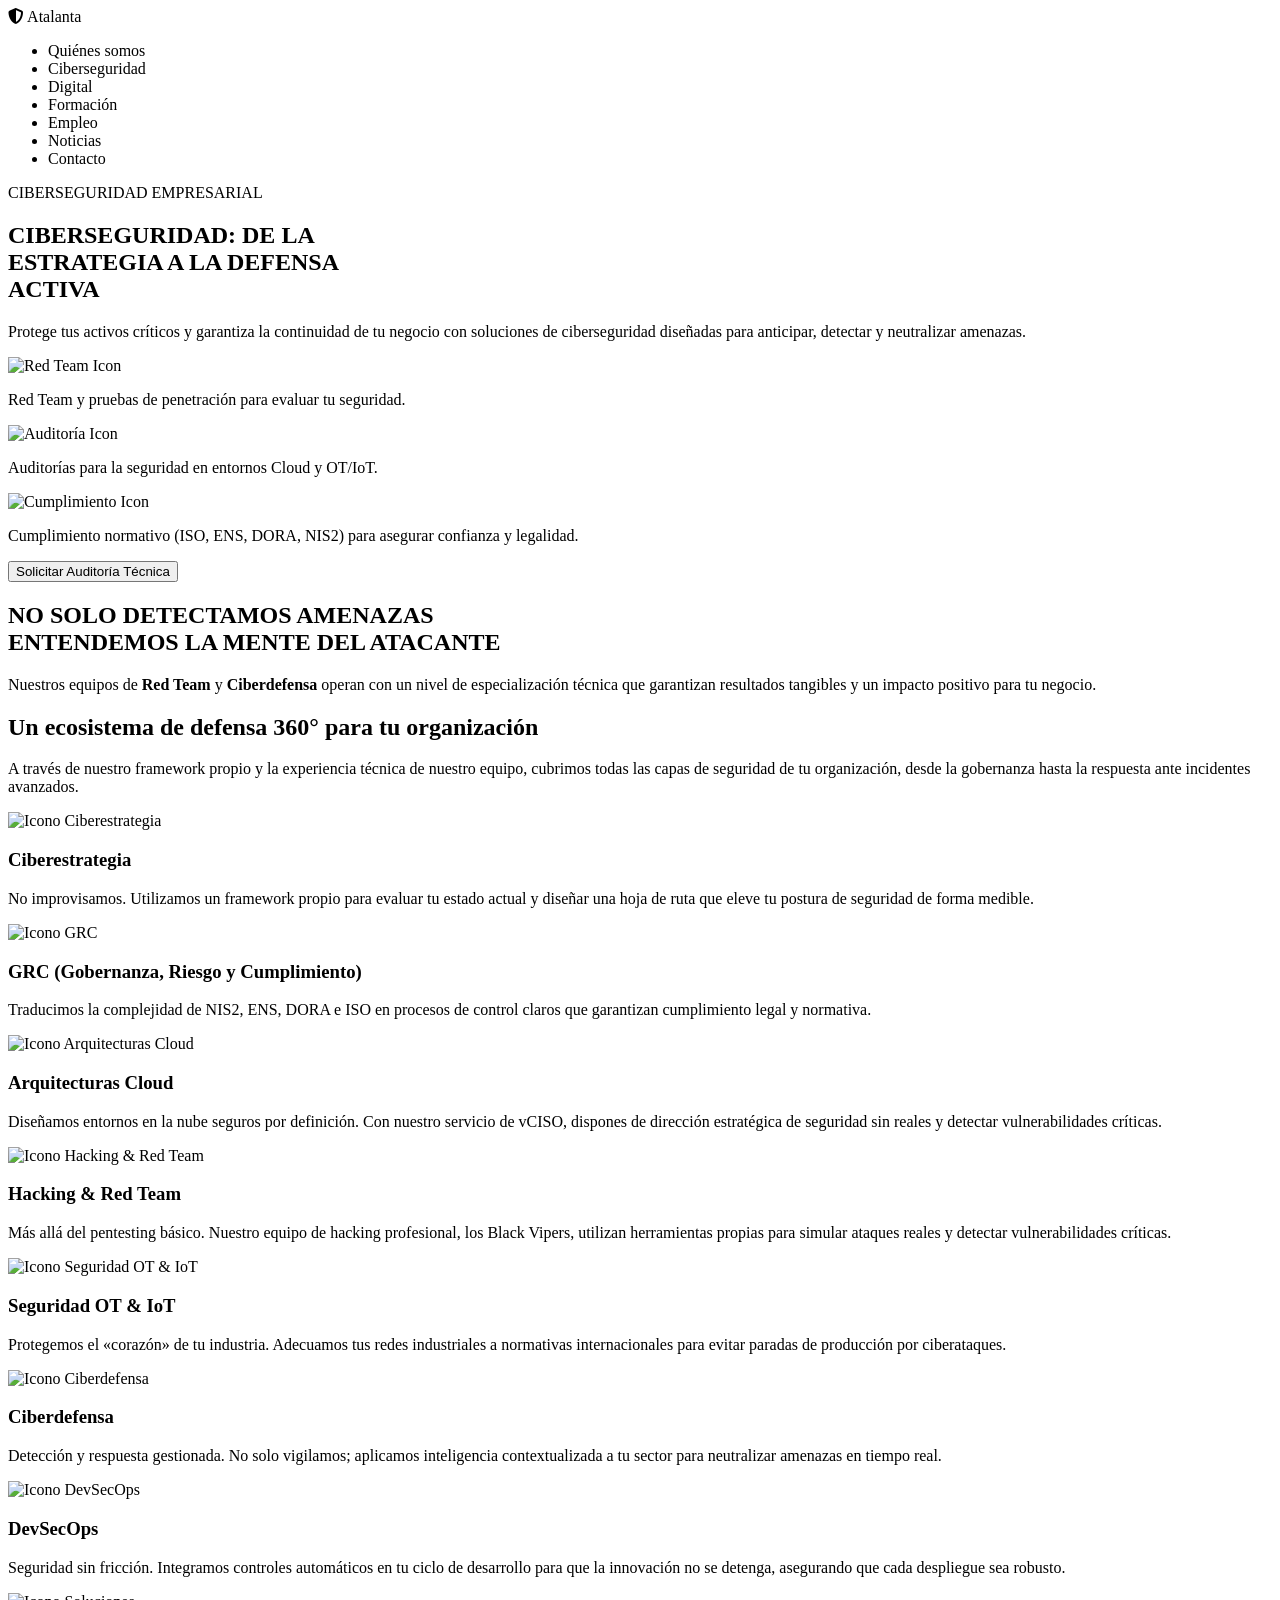
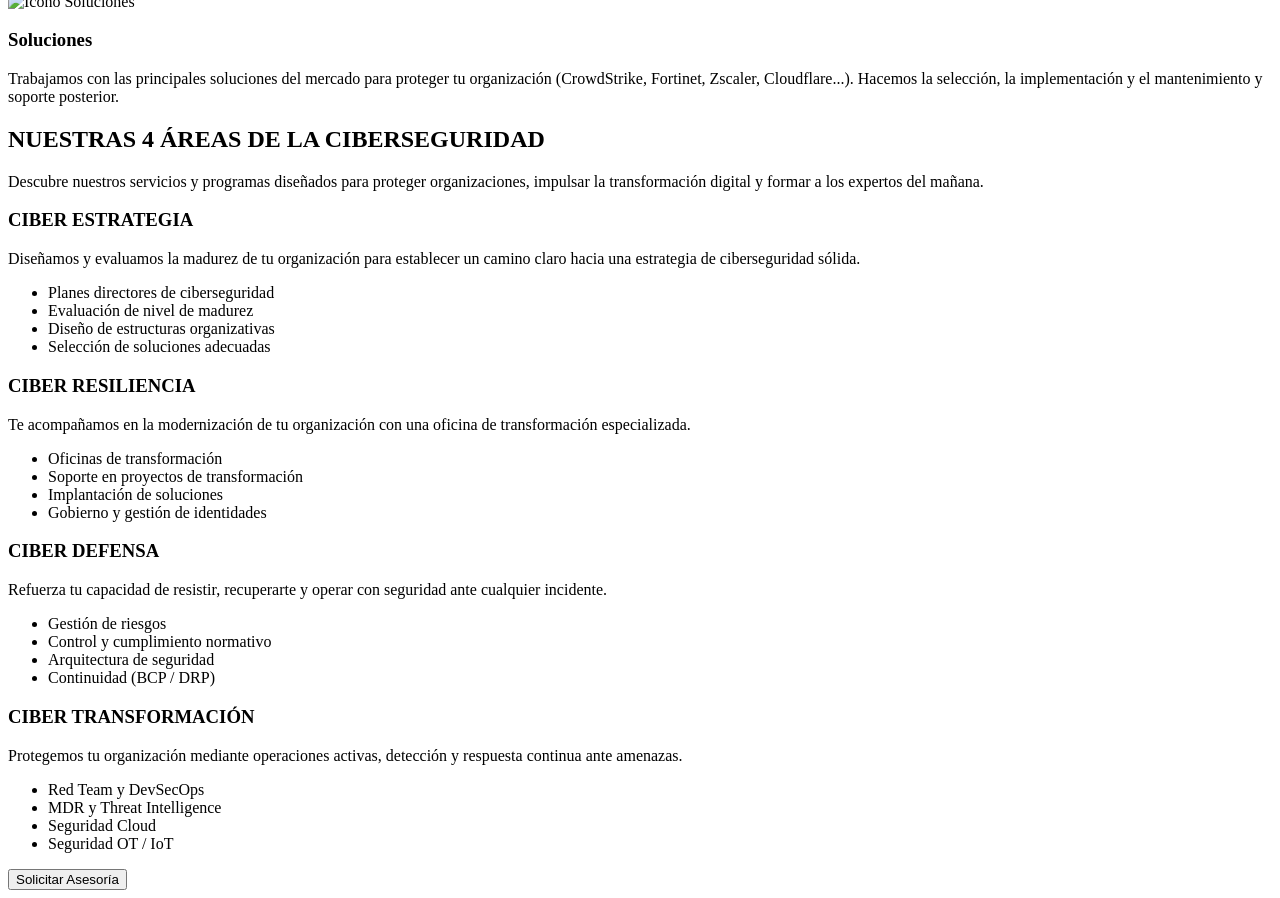
==== Ciberseguridad.html @ 30b5c5b4 "Primera Versión" ====
<!DOCTYPE html>
<html lang="es">
<head>
    <meta charset="UTF-8">
    <meta name="viewport" content="width=device-width, initial-scale=1">
    <title>Atalanta - Ciberseguridad Empresarial</title>
    <link href="https://fonts.googleapis.com/css2?family=Orbitron:wght@700&family=Inter:wght@400;600&display=swap" rel="stylesheet"/>
    <link rel="stylesheet" href="https://cdnjs.cloudflare.com/ajax/libs/font-awesome/6.5.0/css/all.min.css"/>
    <link rel="stylesheet" href="./CSS/sytlesCiber.css"/>
</head>
<body>
    <header>
        <div class="logo">
            <i class="fa-solid fa-shield-halved"></i> Atalanta
        </div>
        <nav>
            <ul>
                <li>Quiénes somos</li>
                <li class="active">Ciberseguridad</li>
                <li>Digital</li>
                <li>Formación</li>
                <li>Empleo</li>
                <li>Noticias</li>
                <li>Contacto</li>
            </ul>
        </nav>
    </header>
    <div id="background-circuit"></div>
    <main>
        <section class="hero">
            <p class="tag">CIBERSEGURIDAD EMPRESARIAL</p>
            <h1>
                CIBERSEGURIDAD: DE LA <br/>ESTRATEGIA A LA DEFENSA <br/>ACTIVA
            </h1>
            <p class="hero-description">
                Protege tus activos críticos y garantiza la continuidad de tu negocio con soluciones de ciberseguridad diseñadas para anticipar, detectar y neutralizar amenazas.
            </p>
            <div class="features">
                <div class="feature">
                    <img src="img/redteam.svg" alt="Red Team Icon"/>
                    <p>Red Team y pruebas de penetración para evaluar tu seguridad.</p>
                </div>
                <div class="feature">
                    <img src="img/auditoria.svg" alt="Auditoría Icon"/>
                    <p>Auditorías para la seguridad en entornos Cloud y OT/IoT.</p>
                </div>
                <div class="feature">
                    <img src="img/cumplimiento.svg" alt="Cumplimiento Icon"/>
                    <p>
                        Cumplimiento normativo (ISO, ENS, DORA, NIS2) para asegurar confianza y legalidad.
                    </p>
                </div>
            </div>
            <button class="cta">Solicitar Auditoría Técnica</button>
        </section>
        <section class="statement">
            <h2>
                NO SOLO DETECTAMOS AMENAZAS <br/>ENTENDEMOS LA MENTE DEL ATACANTE
            </h2>
            <p>
                Nuestros equipos de <strong>Red Team</strong> y <strong>Ciberdefensa</strong> operan con un nivel de especialización técnica que garantizan resultados tangibles y un impacto positivo para tu negocio.
            </p>
        </section>
        <section class="ecosystem">
            <h2>Un ecosistema de defensa 360° para tu organización</h2>
            <p class="ecosystem-subtitle">
                A través de nuestro framework propio y la experiencia técnica de nuestro equipo, cubrimos todas las capas de seguridad de tu organización, desde la gobernanza hasta la respuesta ante incidentes avanzados.
            </p>
            <div class="cards">
                <article class="card">
                    <img src="img/ciberestrategia.svg" alt="Icono Ciberestrategia"/>
                    <h3>Ciberestrategia</h3>
                    <p>
                        No improvisamos. Utilizamos un framework propio para evaluar tu estado actual y diseñar una hoja de ruta que eleve tu postura de seguridad de forma medible.
                    </p>
                </article>
                <article class="card">
                    <img src="img/grc.svg" alt="Icono GRC"/>
                    <h3>GRC (Gobernanza, Riesgo y Cumplimiento)</h3>
                    <p>
                        Traducimos la complejidad de NIS2, ENS, DORA e ISO en procesos de control claros que garantizan cumplimiento legal y normativa.
                    </p>
                </article>
                <article class="card">
                    <img src="img/arquitecturas-cloud.svg" alt="Icono Arquitecturas Cloud"/>
                    <h3>Arquitecturas Cloud</h3>
                    <p>
                        Diseñamos entornos en la nube seguros por definición. Con nuestro servicio de vCISO, dispones de dirección estratégica de seguridad sin reales y detectar vulnerabilidades críticas.
                    </p>
                </article>
                <article class="card">
                    <img src="img/hacking-redteam.svg" alt="Icono Hacking & Red Team"/>
                    <h3>Hacking & Red Team</h3>
                    <p>
                        Más allá del pentesting básico. Nuestro equipo de hacking profesional, los Black Vipers, utilizan herramientas propias para simular ataques reales y detectar vulnerabilidades críticas.
                    </p>
                </article>
                <article class="card">
                    <img src="img/seguridad-ot-iot.svg" alt="Icono Seguridad OT & IoT"/>
                    <h3>Seguridad OT & IoT</h3>
                    <p>
                        Protegemos el «corazón» de tu industria. Adecuamos tus redes industriales a normativas internacionales para evitar paradas de producción por ciberataques.
                    </p>
                </article>
                <article class="card">
                    <img src="img/ciberdefensa.svg" alt="Icono Ciberdefensa" />
                    <h3>Ciberdefensa</h3>
                    <p>
                        Detección y respuesta gestionada. No solo vigilamos; aplicamos inteligencia contextualizada a tu sector para neutralizar amenazas en tiempo real.
                    </p>
                </article>
                <article class="card">
                    <img src="img/devsecops.svg" alt="Icono DevSecOps" />
                    <h3>DevSecOps</h3>
                    <p>
                        Seguridad sin fricción. Integramos controles automáticos en tu ciclo de desarrollo para que la innovación no se detenga, asegurando que cada despliegue sea robusto.
                    </p>
                </article>
                <article class="card">
                    <img src="img/soluciones.svg" alt="Icono Soluciones"/>
                    <h3>Soluciones</h3>
                    <p>
                        Trabajamos con las principales soluciones del mercado para proteger tu organización (CrowdStrike, Fortinet, Zscaler, Cloudflare...). Hacemos la selección, la implementación y el mantenimiento y soporte posterior.
                    </p>
                </article>
            </div>
        </section>
        <section class="areas">
             <h2>NUESTRAS 4 ÁREAS DE LA CIBERSEGURIDAD</h2>
             <p class="areas-description">
                Descubre nuestros servicios y programas diseñados para proteger organizaciones, impulsar la transformación digital y formar a los expertos del mañana.
            </p>
            <div class="areas-grid">
                <article class="area">
                    <h3>CIBER ESTRATEGIA</h3>
                    <p>
                        Diseñamos y evaluamos la madurez de tu organización para establecer un camino claro hacia una estrategia de ciberseguridad sólida.
                    </p>
                    <ul>
                        <li>Planes directores de ciberseguridad</li>
                        <li>Evaluación de nivel de madurez</li>
                        <li>Diseño de estructuras organizativas</li>
                        <li>Selección de soluciones adecuadas</li>
                    </ul>
                </article>
                <article class="area">
                    <h3>CIBER RESILIENCIA</h3>
                    <p>
                        Te acompañamos en la modernización de tu organización con una oficina de transformación especializada.
                    </p>
                     <ul>
                        <li>Oficinas de transformación</li>
                        <li>Soporte en proyectos de transformación</li>
                        <li>Implantación de soluciones</li>
                        <li>Gobierno y gestión de identidades</li>
                    </ul>
                </article>
                <article class="area">
                    <h3>CIBER DEFENSA</h3>
                    <p>
                        Refuerza tu capacidad de resistir, recuperarte y operar con seguridad ante cualquier incidente.
                    </p>
                    <ul>
                        <li>Gestión de riesgos</li>
                        <li>Control y cumplimiento normativo</li>
                        <li>Arquitectura de seguridad</li>
                        <li>Continuidad (BCP / DRP)</li>
                    </ul>
                </article>
                <article class="area">
                    <h3>CIBER TRANSFORMACIÓN</h3>
                    <p>
                        Protegemos tu organización mediante operaciones activas, detección y respuesta continua ante amenazas.
                    </p>
                    <ul>
                        <li>Red Team y DevSecOps</li>
                        <li>MDR y Threat Intelligence</li>
                        <li>Seguridad Cloud</li>
                        <li>Seguridad OT / IoT</li>
                    </ul>
                </article>
            </div>
            <button class="cta">Solicitar Asesoría</button>
        </section>
    </main>
    <script src="./Js/scriptCiber.js"></script>
</body>
</html>
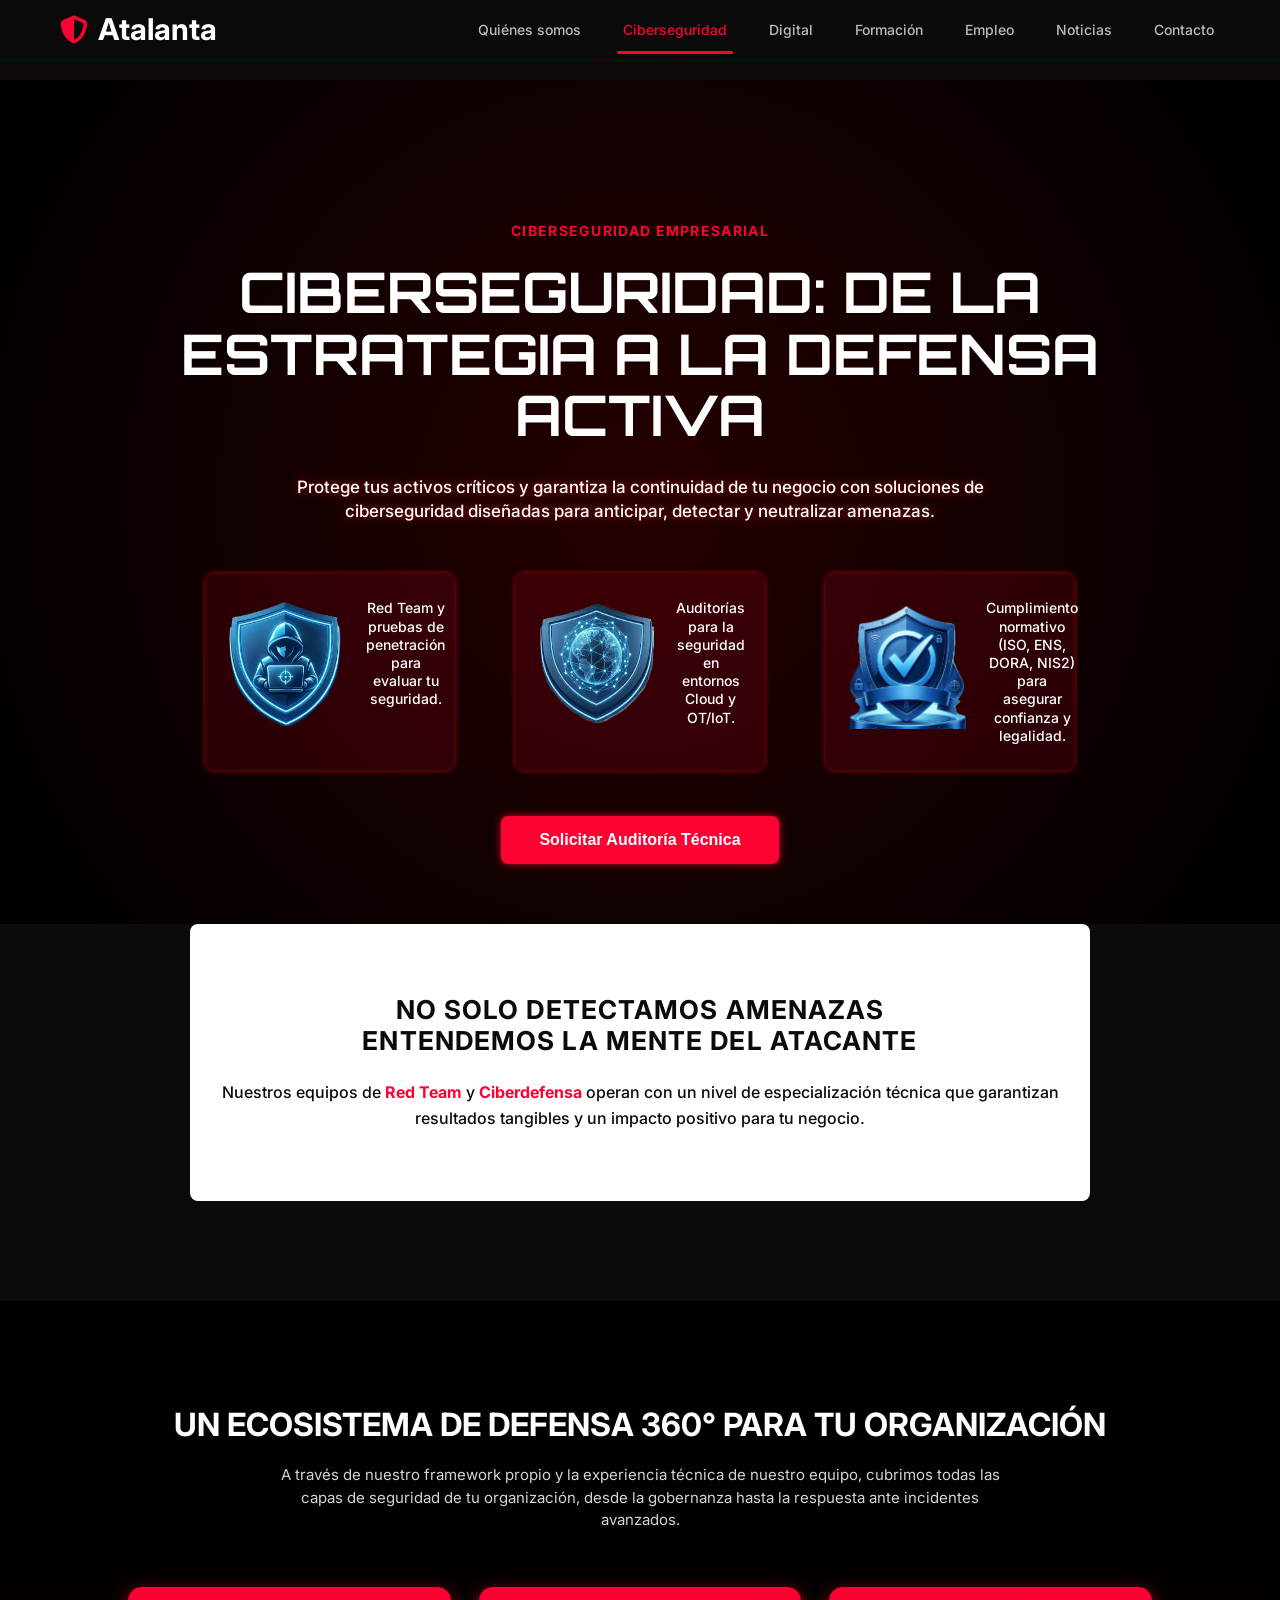
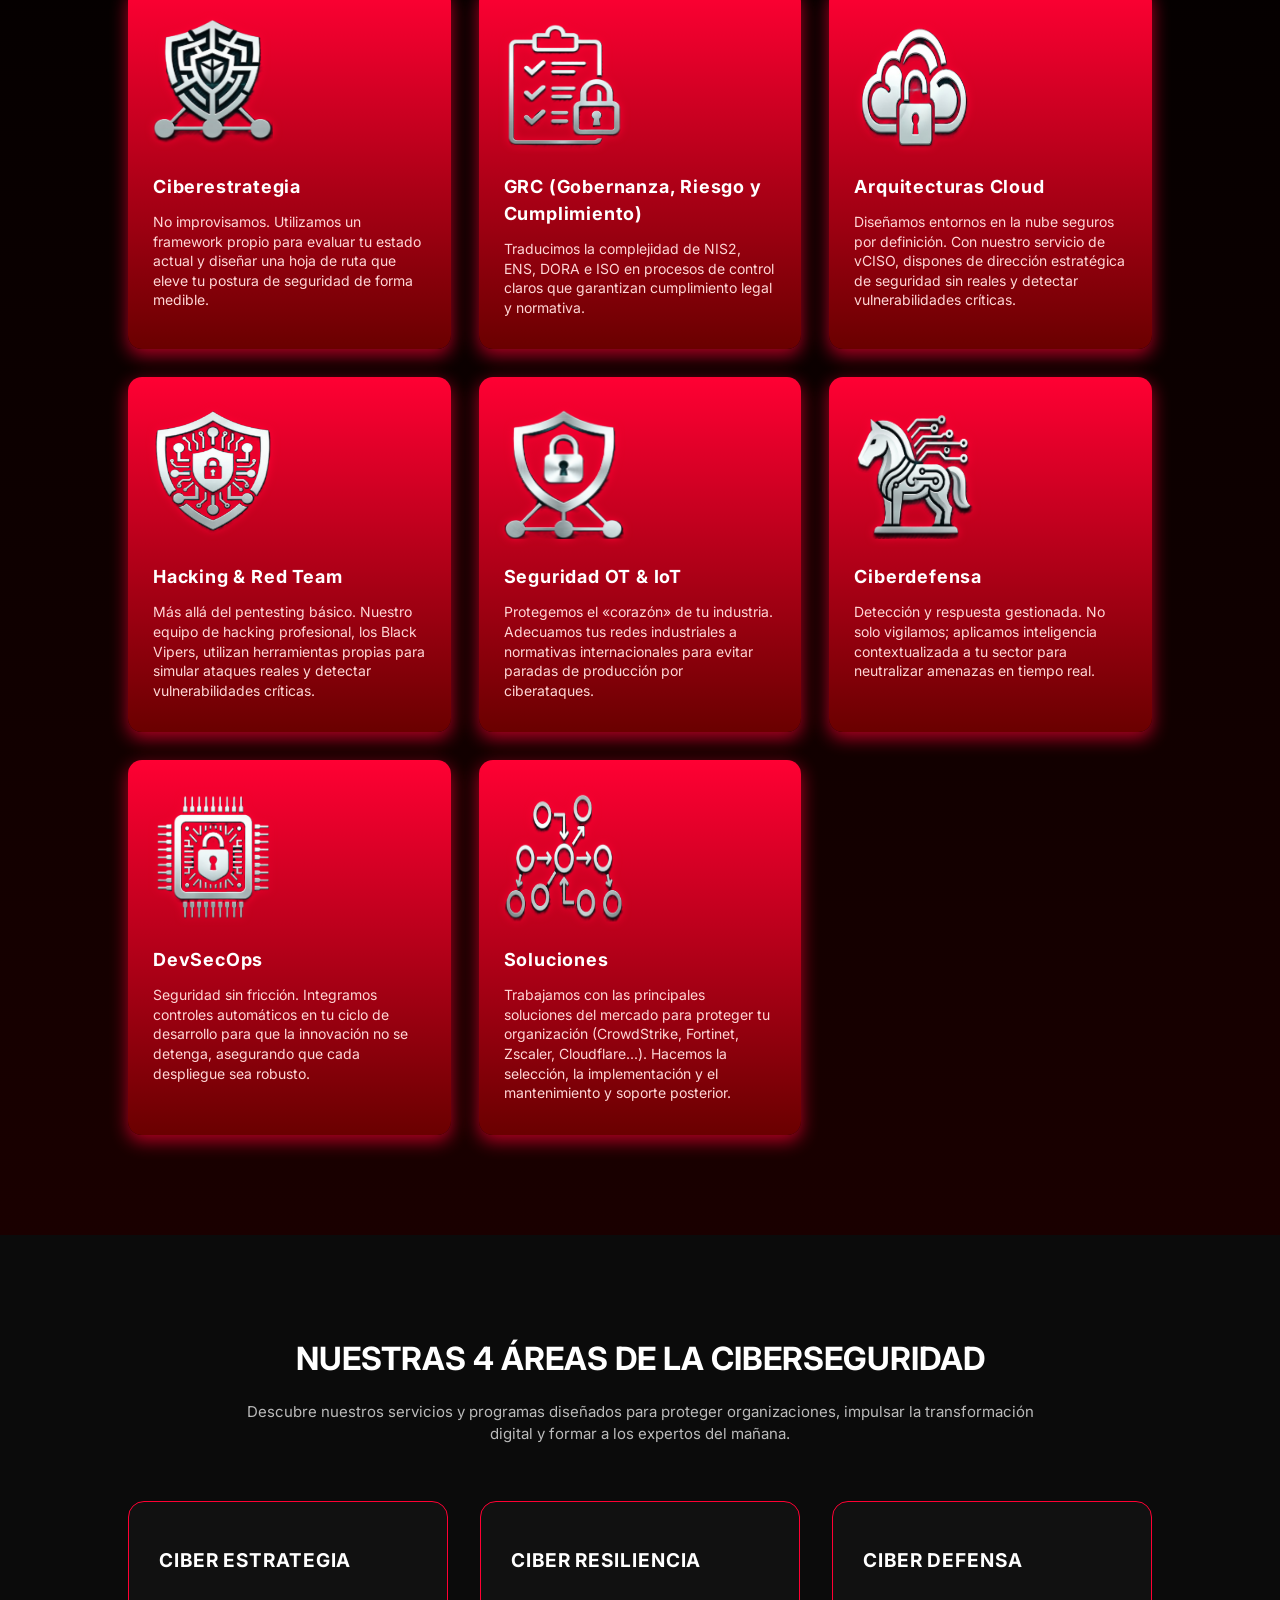
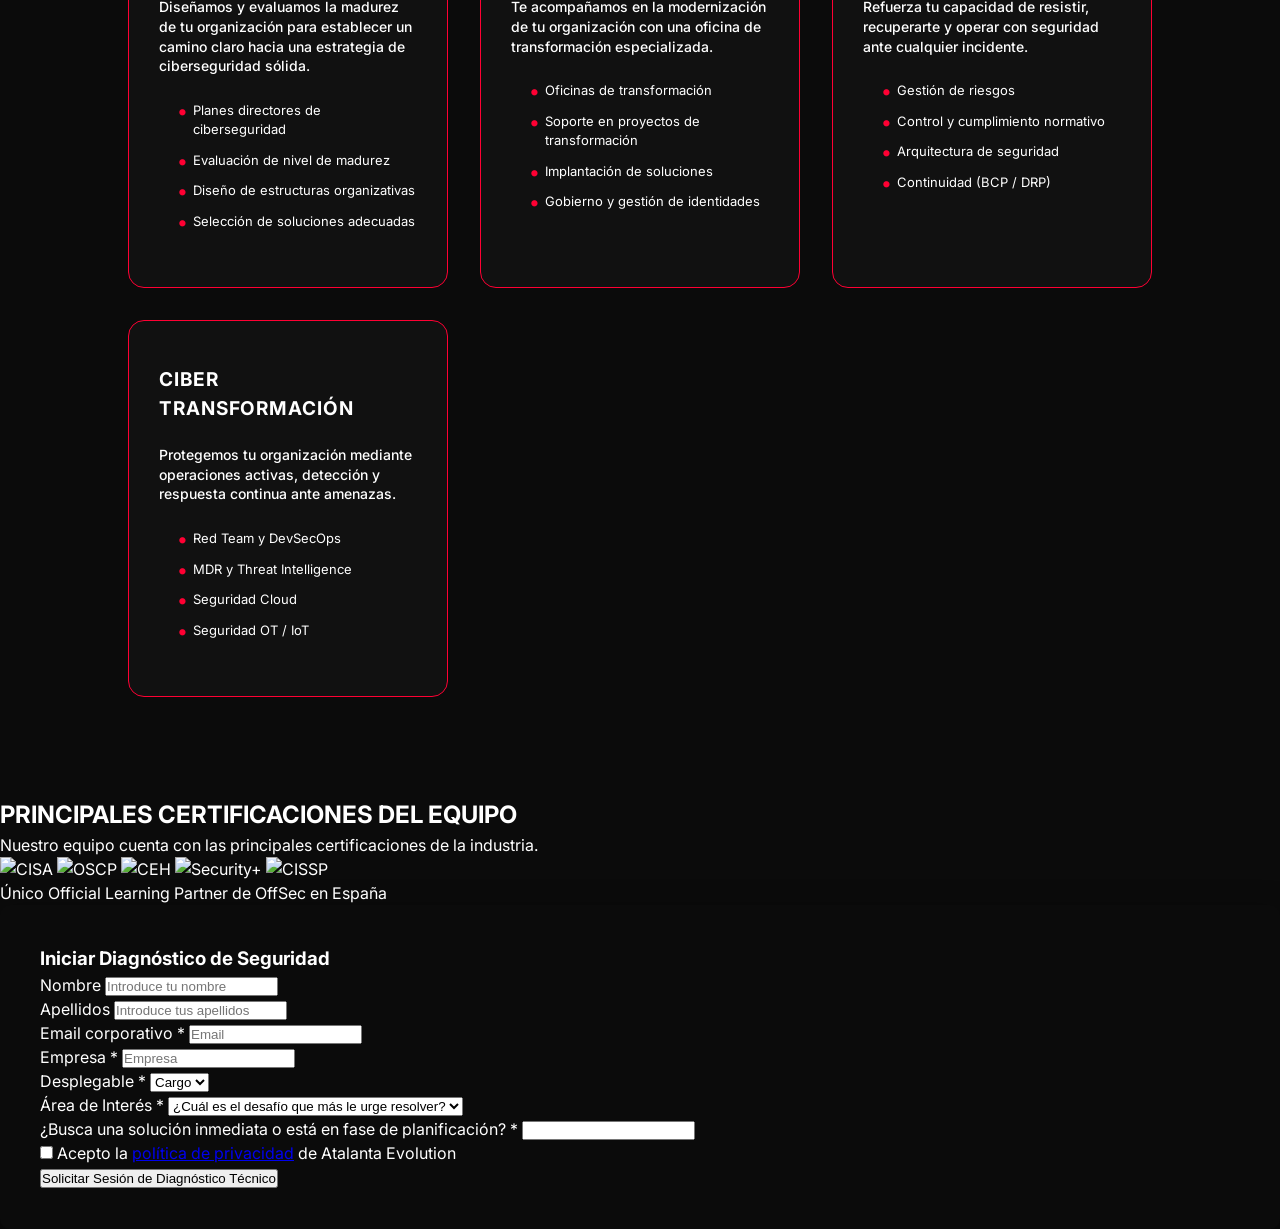
==== commit ff4ef7f3: "ProcesoCiber-Noticias" ====
--- a/Ciberseguridad.html
+++ b/Ciberseguridad.html
@@ -6,7 +6,7 @@
     <title>Atalanta - Ciberseguridad Empresarial</title>
     <link href="https://fonts.googleapis.com/css2?family=Orbitron:wght@700&family=Inter:wght@400;600&display=swap" rel="stylesheet"/>
     <link rel="stylesheet" href="https://cdnjs.cloudflare.com/ajax/libs/font-awesome/6.5.0/css/all.min.css"/>
-    <link rel="stylesheet" href="./CSS/sytlesCiber.css"/>
+    <link rel="stylesheet" href="./CSS/stylesCiber.css"/>
 </head>
 <body>
     <header>
@@ -37,15 +37,15 @@
             </p>
             <div class="features">
                 <div class="feature">
-                    <img src="img/redteam.svg" alt="Red Team Icon"/>
+                    <img src="./images/logo1.png" alt="Red Team Icon"/>
                     <p>Red Team y pruebas de penetración para evaluar tu seguridad.</p>
                 </div>
                 <div class="feature">
-                    <img src="img/auditoria.svg" alt="Auditoría Icon"/>
+                    <img src="images/logo2.png" alt="Auditoría Icon"/>
                     <p>Auditorías para la seguridad en entornos Cloud y OT/IoT.</p>
                 </div>
                 <div class="feature">
-                    <img src="img/cumplimiento.svg" alt="Cumplimiento Icon"/>
+                    <img src="./images/logo3.png" alt="Cumplimiento Icon"/>
                     <p>
                         Cumplimiento normativo (ISO, ENS, DORA, NIS2) para asegurar confianza y legalidad.
                     </p>
@@ -68,56 +68,56 @@
             </p>
             <div class="cards">
                 <article class="card">
-                    <img src="img/ciberestrategia.svg" alt="Icono Ciberestrategia"/>
+                    <img src="./images/logo5.png" alt="Icono Ciberestrategia"/>
                     <h3>Ciberestrategia</h3>
                     <p>
                         No improvisamos. Utilizamos un framework propio para evaluar tu estado actual y diseñar una hoja de ruta que eleve tu postura de seguridad de forma medible.
                     </p>
                 </article>
                 <article class="card">
-                    <img src="img/grc.svg" alt="Icono GRC"/>
+                    <img src="./images/logo8.png" alt="Icono GRC"/>
                     <h3>GRC (Gobernanza, Riesgo y Cumplimiento)</h3>
                     <p>
                         Traducimos la complejidad de NIS2, ENS, DORA e ISO en procesos de control claros que garantizan cumplimiento legal y normativa.
                     </p>
                 </article>
                 <article class="card">
-                    <img src="img/arquitecturas-cloud.svg" alt="Icono Arquitecturas Cloud"/>
+                    <img src="./images/logo4.png" alt="Icono Arquitecturas Cloud"/>
                     <h3>Arquitecturas Cloud</h3>
                     <p>
                         Diseñamos entornos en la nube seguros por definición. Con nuestro servicio de vCISO, dispones de dirección estratégica de seguridad sin reales y detectar vulnerabilidades críticas.
                     </p>
                 </article>
                 <article class="card">
-                    <img src="img/hacking-redteam.svg" alt="Icono Hacking & Red Team"/>
+                    <img src="./images/logo9.png" alt="Icono Hacking & Red Team"/>
                     <h3>Hacking & Red Team</h3>
                     <p>
                         Más allá del pentesting básico. Nuestro equipo de hacking profesional, los Black Vipers, utilizan herramientas propias para simular ataques reales y detectar vulnerabilidades críticas.
                     </p>
                 </article>
                 <article class="card">
-                    <img src="img/seguridad-ot-iot.svg" alt="Icono Seguridad OT & IoT"/>
+                    <img src="./images/logo6.png" alt="Icono Seguridad OT & IoT"/>
                     <h3>Seguridad OT & IoT</h3>
                     <p>
                         Protegemos el «corazón» de tu industria. Adecuamos tus redes industriales a normativas internacionales para evitar paradas de producción por ciberataques.
                     </p>
                 </article>
                 <article class="card">
-                    <img src="img/ciberdefensa.svg" alt="Icono Ciberdefensa" />
+                    <img src="./images/logo11.png" alt="Icono Ciberdefensa" />
                     <h3>Ciberdefensa</h3>
                     <p>
                         Detección y respuesta gestionada. No solo vigilamos; aplicamos inteligencia contextualizada a tu sector para neutralizar amenazas en tiempo real.
                     </p>
                 </article>
                 <article class="card">
-                    <img src="img/devsecops.svg" alt="Icono DevSecOps" />
+                    <img src="./images/logo12.png" alt="Icono DevSecOps" />
                     <h3>DevSecOps</h3>
                     <p>
                         Seguridad sin fricción. Integramos controles automáticos en tu ciclo de desarrollo para que la innovación no se detenga, asegurando que cada despliegue sea robusto.
                     </p>
                 </article>
                 <article class="card">
-                    <img src="img/soluciones.svg" alt="Icono Soluciones"/>
+                    <img src="./images/logo10.png" alt="Icono Soluciones"/>
                     <h3>Soluciones</h3>
                     <p>
                         Trabajamos con las principales soluciones del mercado para proteger tu organización (CrowdStrike, Fortinet, Zscaler, Cloudflare...). Hacemos la selección, la implementación y el mantenimiento y soporte posterior.
@@ -180,8 +180,75 @@
                     </ul>
                 </article>
             </div>
-            <button class="cta">Solicitar Asesoría</button>
-        </section>
+        </section>
+        <section class="certifications">
+            <h2>PRINCIPALES CERTIFICACIONES DEL EQUIPO</h2>
+            <p class="certifications-sub">
+                Nuestro equipo cuenta con las principales certificaciones de la industria.
+            </p>
+            <div class="certifications-grid">
+                <img src="./images/" alt="CISA">
+                <img src="./images/" alt="OSCP">
+                <img src="./images/" alt="CEH">
+                <img src=".imgenes/" alt="Security+">
+                <img src="./images/" alt="CISSP">
+                <img src="./images/" alt="CRT">
+                <img src="./images/" alt="CPSA">
+                <img src="./images/" alt="CCNA">
+                <img src="./images/" alt="OSWP">
+                <img src="./images/" alt="ICSI">
+                <img src="./images/" alt="CHFI">
+                <img src="./images/" alt="Pentest+">
+            </div>
+            <p class="certifications-footer">
+                Único Official Learning Partner de OffSec en España
+            </p>
+        </section>
+        <div class="columna-formulario">
+            <div class="tarjeta-formulario">
+                <h3>Iniciar Diagnóstico de Seguridad</h3>
+                <form action="#">
+                    <div class="fila-doble">
+                        <div class="grupo-input">
+                            <label>Nombre</label>
+                            <input type="text" placeholder="Introduce tu nombre">
+                        </div>
+                        <div class="grupo-input">
+                            <label>Apellidos</label>
+                            <input type="text" placeholder="Introduce tus apellidos">
+                        </div>
+                    </div>
+                    <div class="grupo-input">
+                        <label>Email corporativo *</label>
+                        <input type="email" placeholder="Email">
+                    </div>
+                    <div class="grupo-input">
+                        <label>Empresa *</label>
+                        <input type="text" placeholder="Empresa">
+                    </div>
+                    <div class="grupo-input">
+                        <label>Desplegable *</label>
+                        <select>
+                            <option>Cargo</option>
+                        </select>
+                    </div>
+                    <div class="grupo-input">
+                        <label>Área de Interés *</label>
+                        <select>
+                            <option>¿Cuál es el desafío que más le urge resolver?</option>
+                        </select>
+                    </div>
+                    <div class="grupo-input">
+                        <label>¿Busca una solución inmediata o está en fase de planificación? *</label>
+                        <input type="text">
+                    </div>
+                    <div class="grupo-checkbox">
+                        <input type="checkbox" id="privacidad">
+                        <label for="privacidad">Acepto la <a href="#">política de privacidad</a> de Atalanta Evolution</label>
+                    </div>
+                    <button type="submit" class="boton-enviar">Solicitar Sesión de Diagnóstico Técnico</button>
+                </form>
+            </div>
     </main>
     <script src="./Js/scriptCiber.js"></script>
 </body>
--- a/CSS/stylesCiber.css
+++ b/CSS/stylesCiber.css
@@ -0,0 +1,448 @@
+* {
+  margin: 0;
+  padding: 0;
+  box-sizing: border-box;
+}
+
+body {
+  font-family: 'Inter', sans-serif;
+  background: #0b0b0b;
+  color: white;
+  line-height: 1.5;
+  overflow-x: hidden;
+  position: relative;
+}
+
+#background-circuit {
+  position: fixed;
+  top: 0;
+  left: 0;
+  width: 100%;
+  height: 100%;
+  background:
+    radial-gradient(circle at center, #330000 0%, transparent 70%),
+    repeating-radial-gradient(circle at center, transparent 0 1px, #330000 2px 3px);
+  opacity: 0.2;
+  z-index: -2;
+  animation: pulse 6s ease-in-out infinite;
+}
+
+@keyframes pulse {
+  0%, 100% {
+    opacity: 0.2;
+  }
+  50% {
+    opacity: 0.35;
+  }
+}
+
+header {
+  position: fixed;
+  top: 0;
+  left: 0;
+  right: 0;
+  height: 60px;
+  background: rgba(11, 11, 11, 0.95);
+  backdrop-filter: saturate(180%) blur(10px);
+  display: flex;
+  justify-content: space-between;
+  align-items: center;
+  padding: 0 60px;
+  z-index: 10;
+  border-bottom: 1px solid #330000;
+}
+
+.logo {
+  font-weight: 700;
+  font-size: 30px;
+  color: white;
+  display: flex;
+  align-items: center;
+  gap: 10px;
+}
+
+.logo i {
+  color: #ff0033;
+  font-size: 28px;
+}
+
+nav ul {
+  display: flex;
+  gap: 30px;
+  list-style: none;
+  font-weight: 500;
+  font-size: 14px;
+}
+
+nav ul li {
+  cursor: pointer;
+  color: #bbb;
+  padding: 8px 6px;
+  transition: color 0.3s ease;
+  position: relative;
+}
+
+nav ul li.active,
+nav ul li:hover {
+  color: #ff0033;
+}
+
+nav ul li.active::after {
+  content: '';
+  position: absolute;
+  bottom: -6px;
+  left: 0;
+  width: 100%;
+  height: 3px;
+  background: #ff0033;
+  border-radius: 2px;
+}
+
+main {
+  margin-top: 80px;
+}
+
+.hero {
+  text-align: center;
+  padding: 140px 20px 60px;
+  background: radial-gradient(circle, #240000 0%, #000000 100%);
+  position: relative;
+  z-index: 1;
+}
+
+.tag {
+  color: #ff0033;
+  font-weight: 700;
+  font-size: 14px;
+  letter-spacing: 1.3px;
+  margin-bottom: 20px;
+}
+
+.hero h1 {
+  font-family: 'Orbitron', sans-serif;
+  font-weight: 700;
+  font-size: 56px;
+  line-height: 1.1;
+  margin-bottom: 30px;
+}
+
+.hero-description {
+  max-width: 720px;
+  margin: 0 auto 50px;
+  font-weight: 500;
+  font-size: 17px;
+  color:white;
+  text-shadow: 0 0 10px #ff0000aa;
+  line-height: 1.4;
+}
+
+.features {
+  display: flex;
+  justify-content: center;
+  gap: 60px;
+  flex-wrap: wrap;
+}
+
+.feature {
+  max-width: 250px;
+  background: rgba(255, 0, 51, 0.12);
+  border: 1px solid #440000;
+  padding: 25px 20px;
+  border-radius: 10px;
+  display: flex;
+  align-items: flex-start;
+  gap: 20px;
+  color: white;
+  transition: background 0.3s ease, box-shadow 0.3s ease;
+  box-shadow: 0 0 4px #ff0033aa;
+}
+
+.feature:hover {
+  background: rgba(255, 0, 51, 0.3);
+  box-shadow: 0 0 12px #ff0033cc;
+}
+
+.feature img {
+  width: 120px;
+  height: 130px;
+  flex-shrink: 0;
+}
+
+.feature p {
+  font-size: 14px;
+  font-weight: 500;
+  line-height: 1.3;
+}
+
+.cta {
+  margin-top: 45px;
+  padding: 15px 38px;
+  background-color: #ff0033;
+  border: none;
+  border-radius: 7px;
+  font-weight: 700;
+  font-size: 16px;
+  color: white;
+  cursor: pointer;
+  box-shadow: 0 0 8px #ff0033bb;
+  transition: background-color 0.3s ease;
+}
+
+.cta:hover {
+  background-color: #ff3366;
+  box-shadow: 0 0 14px #ff3366cc;
+}
+
+.statement {
+  background: #fff;
+  color: #0b0b0b;
+  padding: 70px 30px;
+  margin: 0 auto 100px;
+  max-width: 900px;
+  border-radius: 8px;
+  text-align: center;
+  font-weight: 500;
+  line-height: 1.6;
+}
+
+.statement h2 {
+  font-weight: 700;
+  font-size: 26px;
+  margin-bottom: 24px;
+  line-height: 1.2;
+  text-transform: uppercase;
+  letter-spacing: 1.1px;
+}
+
+.statement strong {
+  color: #ff0033;
+  font-weight: 700;
+}
+
+.ecosystem {
+  padding: 100px 10%;
+  background: linear-gradient(to bottom, #000000, #1a0000);
+  color: white;
+  text-align: center;
+  position: relative;
+  z-index: 1;
+}
+
+.ecosystem h2 {
+  font-weight: 700;
+  font-size: 32px;
+  margin-bottom: 15px;
+  text-transform: uppercase;
+}
+
+.ecosystem-subtitle {
+  font-weight: 400;
+  font-size: 15px;
+  max-width: 750px;
+  margin: 0 auto 55px;
+  color: #d4d4d4;
+  line-height: 1.5;
+  text-align: center;
+}
+
+.cards {
+  display: grid;
+  grid-template-columns: repeat(auto-fit, minmax(280px, 1fr));
+  gap: 28px;
+}
+
+.card {
+  background: linear-gradient(180deg, #ff0033, #6a0000);
+  padding: 32px 25px;
+  border-radius: 14px;
+  box-shadow: 0 6px 18px #ff0033aa;
+  transition: all 0.3s ease;
+  color: white;
+  text-align: left;
+  cursor: default;
+}
+
+.card:hover {
+  transform: translateY(-10px);
+  box-shadow: 0 12px 40px #ff0033cc;
+}
+
+.card img {
+  width: 120px;
+  height: 130px;
+  margin-bottom: 18px;
+  filter: drop-shadow(0 0 4px #ff0033);
+}
+
+.card h3 {
+  font-weight: 700;
+  margin-bottom: 12px;
+  font-size: 18px;
+  letter-spacing: 0.8px;
+}
+
+.card p {
+  font-weight: 400;
+  font-size: 14px;
+  line-height: 1.4;
+  color: #ffd6d6;
+}
+
+.areas {
+  padding: 100px 10%;
+  background: #0b0b0b;
+  color: white;
+  text-align: center;
+  position: relative;
+  z-index: 1;
+}
+
+.areas h2 {
+  font-weight: 700;
+  font-size: 32px;
+  margin-bottom: 18px;
+  text-transform: uppercase;
+}
+
+.areas-description {
+  font-weight: 400;
+  font-size: 15px;
+  margin-bottom: 55px;
+  max-width: 820px;
+  margin-left: auto;
+  margin-right: auto;
+  color: #bbb;
+  line-height: 1.5;
+}
+
+.areas-grid {
+  display: grid;
+  grid-template-columns: repeat(auto-fit, minmax(320px, 1fr));
+  gap: 32px;
+  text-align: left;
+}
+
+.area {
+  background: #111111;
+  border: 1.8px solid #ff0033;
+  border-radius: 16px;
+  padding: 45px 30px;
+  color: white;
+  transition: background 0.3s ease, transform 0.3s ease;
+  cursor: default;
+}
+
+.area:hover {
+  background: #240000;
+  transform: scale(1.04);
+  box-shadow: 0 0 18px #ff0033cc;
+}
+
+.area h3 {
+  font-weight: 700;
+  font-size: 19px;
+  margin-bottom: 22px;
+  letter-spacing: 0.9px;
+}
+
+.area p {
+  font-weight: 500;
+  font-size: 14px;
+  margin-bottom: 25px;
+  color: white;
+  line-height: 1.4;
+}
+
+.area ul {
+  list-style: none;
+  padding-left: 18px;
+}
+
+.area ul li {
+  font-size: 13px;
+  margin-bottom: 11px;
+  position: relative;
+  color: white;
+  padding-left: 16px;
+}
+
+.area ul li::before {
+  content: '•';
+  position: absolute;
+  left: 0;
+  color: #ff0033;
+  font-size: 20px;
+  line-height: 1;
+}
+
+.areas .cta {
+  margin-top: 45px;
+  padding: 15px 40px;
+  font-weight: 700;
+  font-size: 16px;
+  background: #ff0033;
+  border: none;
+  border-radius: 8px;
+  cursor: pointer;
+  box-shadow: 0 0 12px #ff0033bb;
+  transition: background 0.3s ease;
+}
+
+.areas .cta:hover {
+  background: #ff3366;
+  box-shadow: 0 0 20px #ff3366cc;
+}
+.tarjeta-formulario {
+  background-color: var(--dark-grey);
+  padding: 2.5rem;
+  border-radius: 10px;
+  border-top: 5px solid var(--primary-red);
+  box-shadow: 0 10px 30px rgba(0,0,0,0.5);
+}
+@media (max-width: 900px) {
+  header {
+    padding: 0 30px;
+  }
+
+  nav ul {
+    gap: 18px;
+    font-size: 13px;
+  }
+
+  .hero h1 {
+    font-size: 42px;
+  }
+
+  .features {
+    gap: 40px;
+    flex-direction: column;
+    align-items: center;
+  }
+
+  .features .feature {
+    max-width: 320px;
+  }
+
+  .ecosystem {
+    padding: 80px 5%;
+  }
+
+  .cards {
+    grid-template-columns: 1fr 1fr;
+    gap: 20px;
+  }
+
+  .areas-grid {
+    grid-template-columns: 1fr;
+  }
+}
+
+@media (max-width: 480px) {
+  .hero h1 {
+    font-size: 32px;
+  }
+
+  .cards {
+    grid-template-columns: 1fr;
+  }
+}
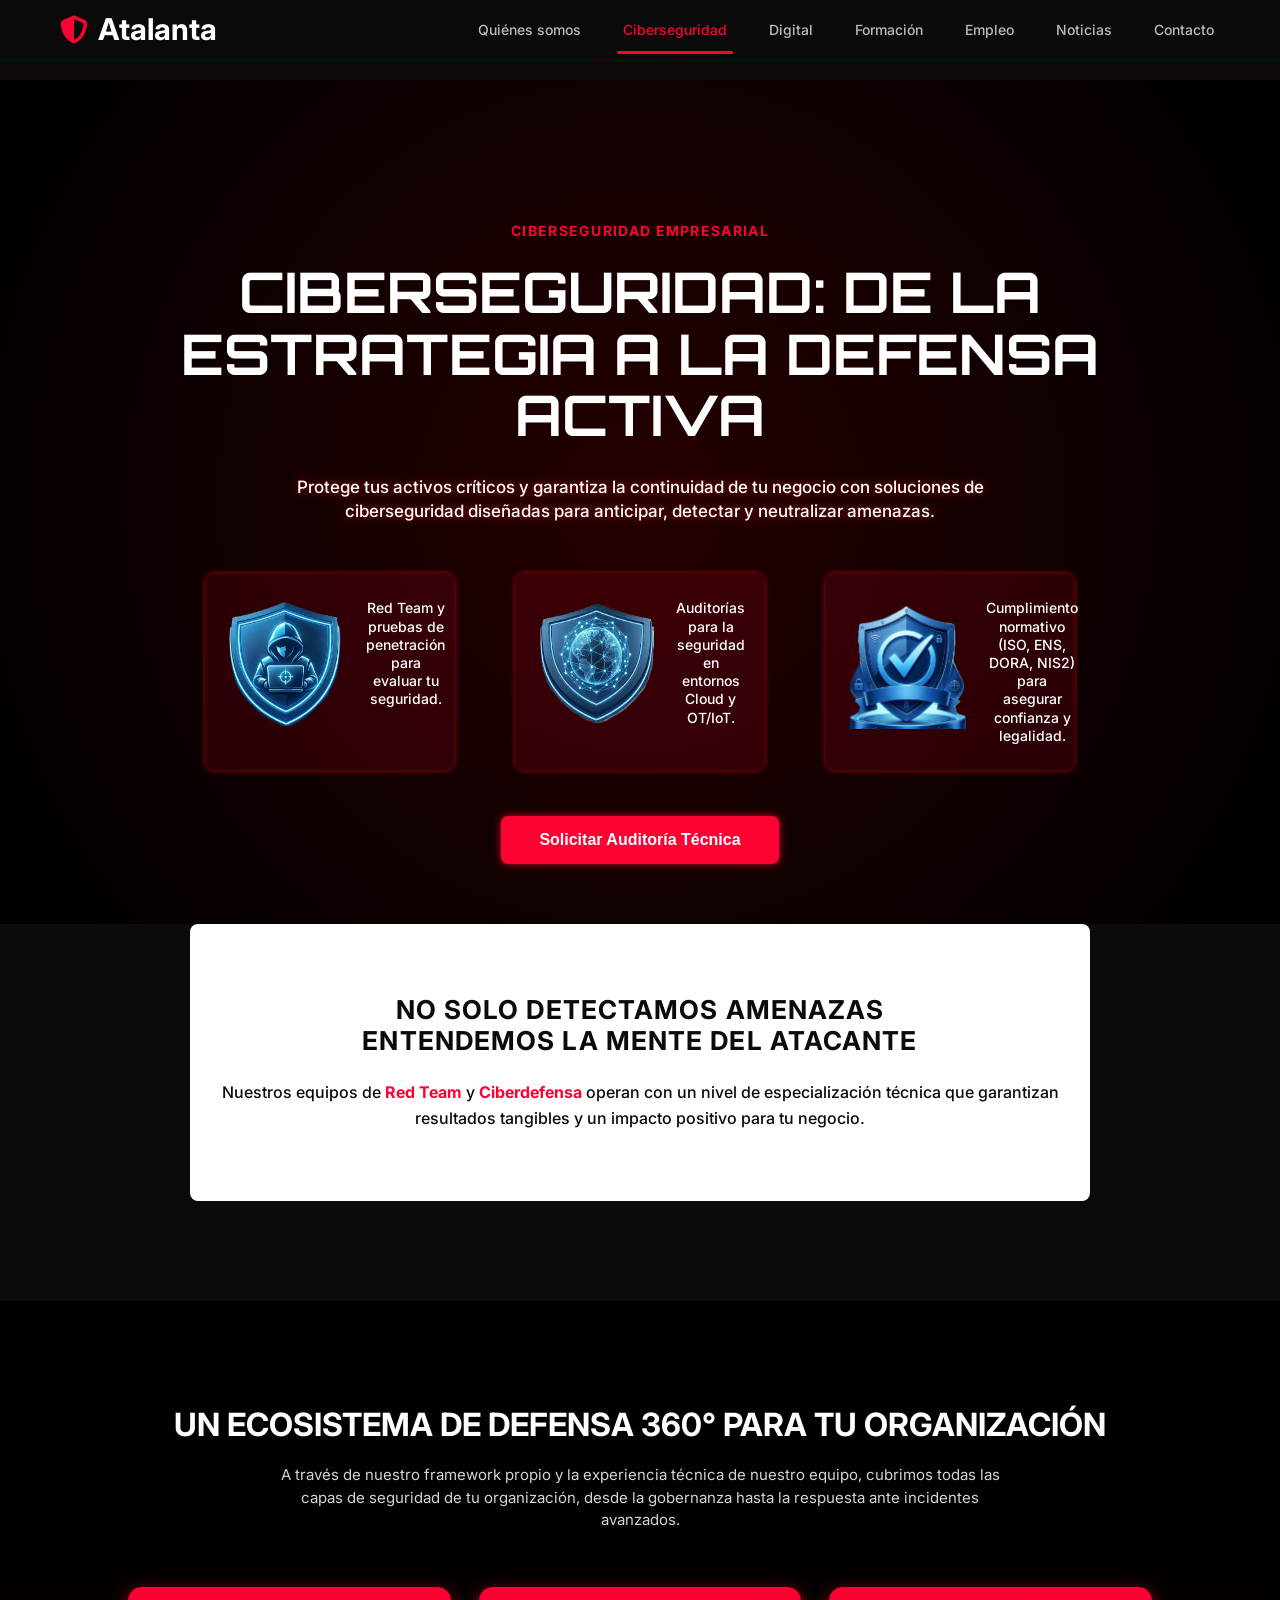
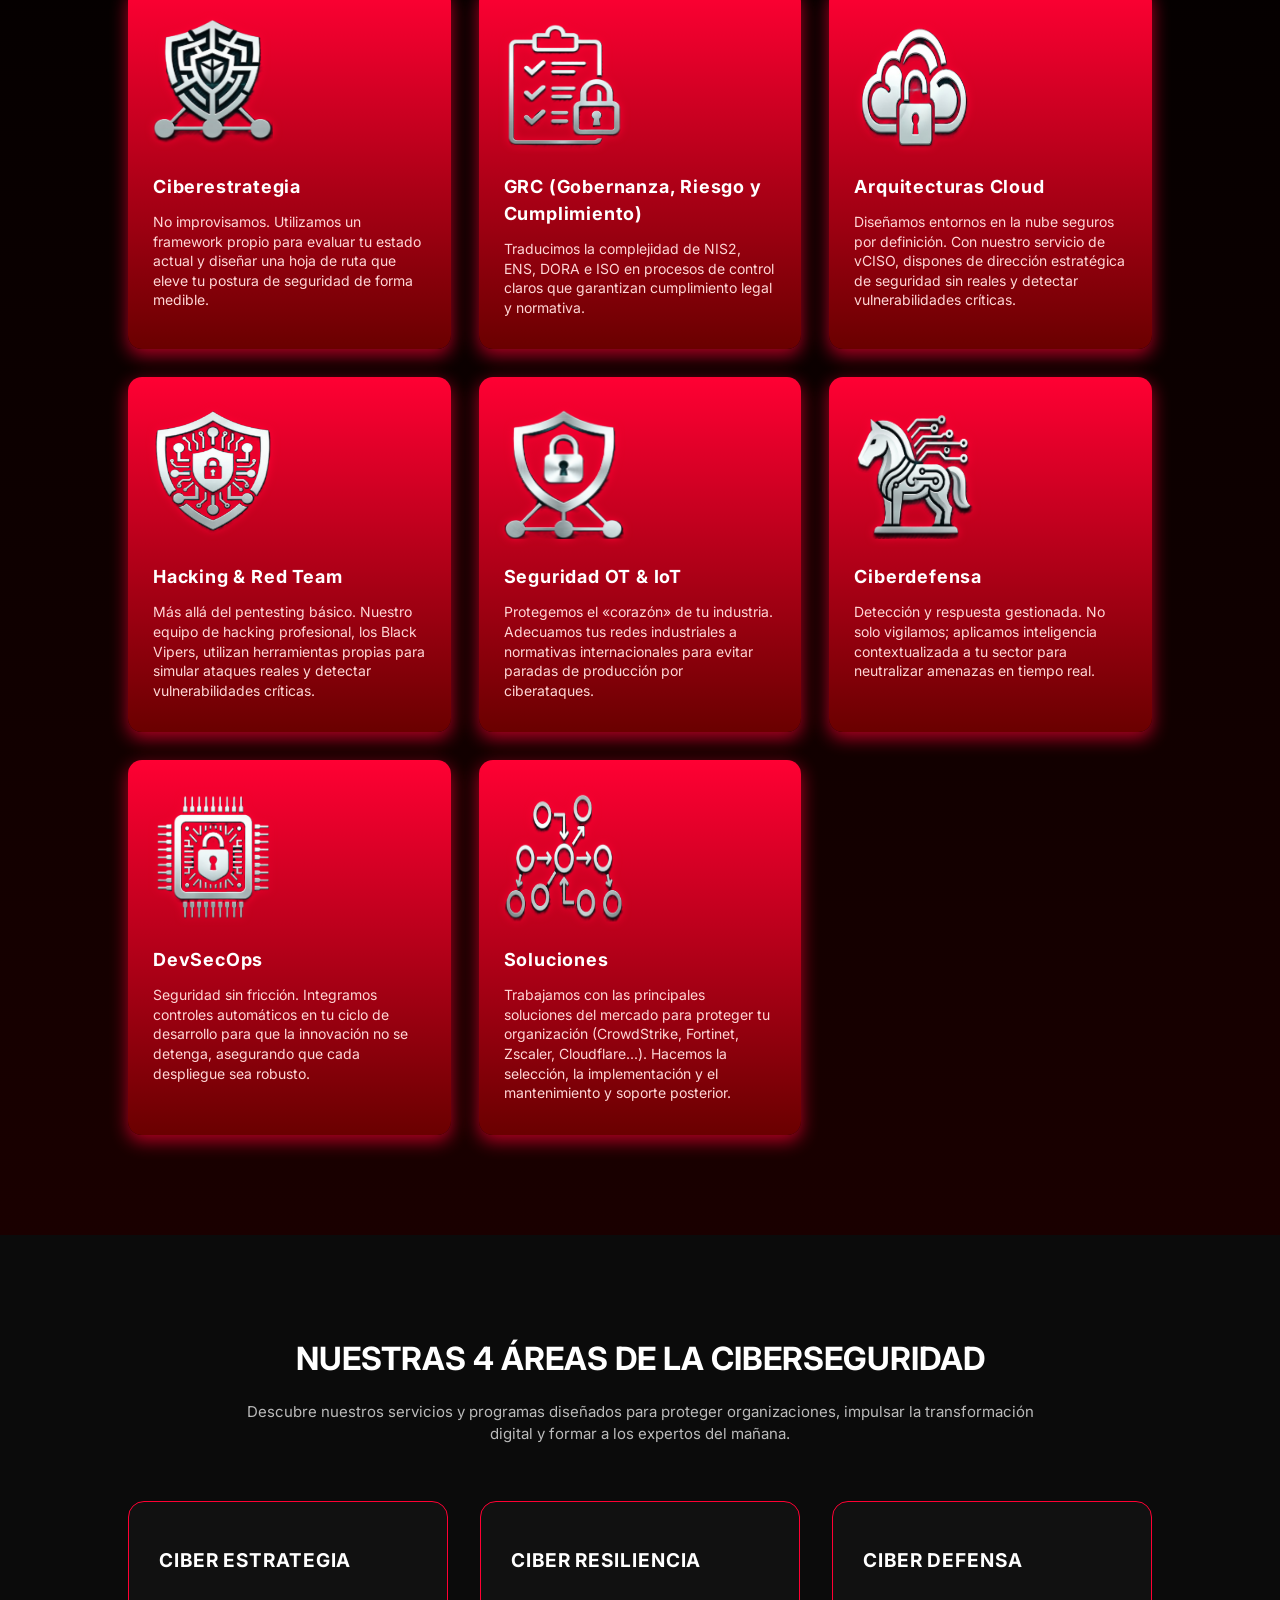
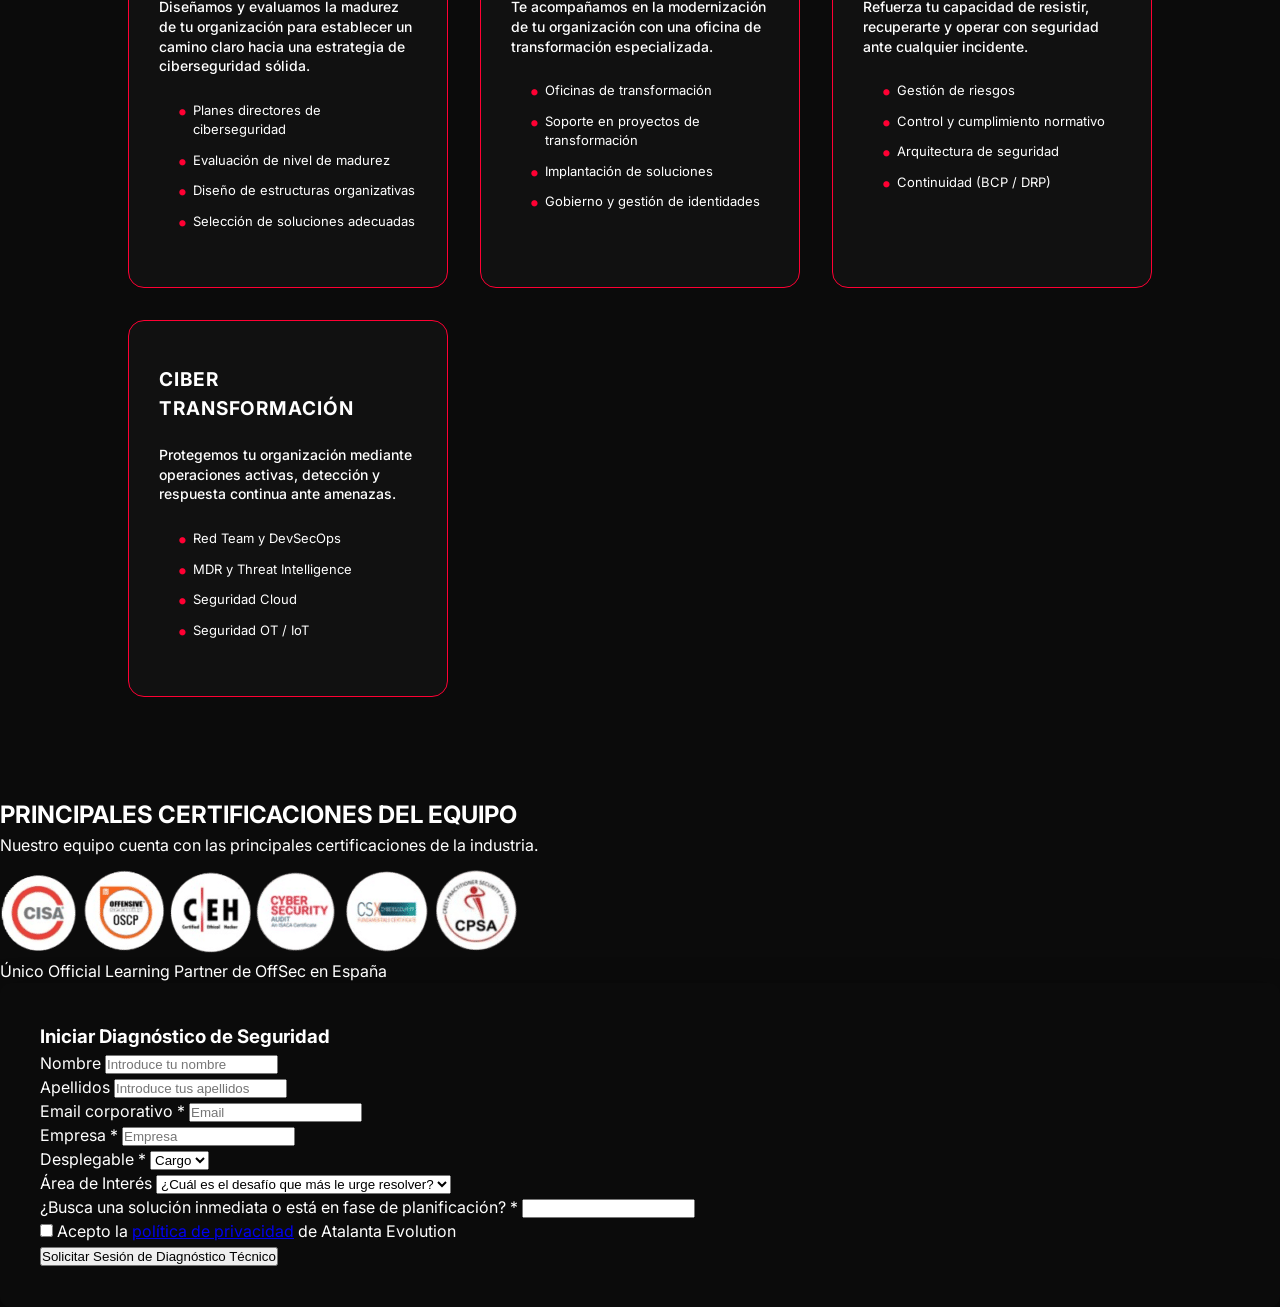
==== commit ef42f8ab: "Proceso2Ciber" ====
--- a/Ciberseguridad.html
+++ b/Ciberseguridad.html
@@ -187,18 +187,20 @@
                 Nuestro equipo cuenta con las principales certificaciones de la industria.
             </p>
             <div class="certifications-grid">
-                <img src="./images/" alt="CISA">
-                <img src="./images/" alt="OSCP">
-                <img src="./images/" alt="CEH">
-                <img src=".imgenes/" alt="Security+">
-                <img src="./images/" alt="CISSP">
-                <img src="./images/" alt="CRT">
-                <img src="./images/" alt="CPSA">
-                <img src="./images/" alt="CCNA">
-                <img src="./images/" alt="OSWP">
-                <img src="./images/" alt="ICSI">
-                <img src="./images/" alt="CHFI">
-                <img src="./images/" alt="Pentest+">
+                <img src="./images/logo13.png" alt="CISA">
+                <img src="./images/logo14.png" alt="OSCP">
+                <img src="./images/logo15.png" alt="CEH">
+                <img src="./images/logo16.png" alt="Security+">
+                <img src="./images/logo17.png" alt="CISSP">
+                <img src="./images/logo18.png" alt="CRT">
+                <img src="./images/logo19.png" alt="CPSA">
+                <img src="./images/logo20.png" alt="CCNA">
+                <img src="./images/logo21.png" alt="OSWP">
+                <img src="./images/logo22.png" alt="ICSI">
+                <img src="./images/logo23.png" alt="CHFI">
+                <img src="./images/logo24.png" alt="Pentest+">
+                <img src="./images/logo25.png" alt="Pentest+">
+                <img src="./images/logo26.png" alt="Pentest+">
             </div>
             <p class="certifications-footer">
                 Único Official Learning Partner de OffSec en España
@@ -233,7 +235,7 @@
                         </select>
                     </div>
                     <div class="grupo-input">
-                        <label>Área de Interés *</label>
+                        <label>Área de Interés</label>
                         <select>
                             <option>¿Cuál es el desafío que más le urge resolver?</option>
                         </select>
--- a/CSS/stylesCiber.css
+++ b/CSS/stylesCiber.css
@@ -445,4 +445,4 @@
   .cards {
     grid-template-columns: 1fr;
   }
-}+}
